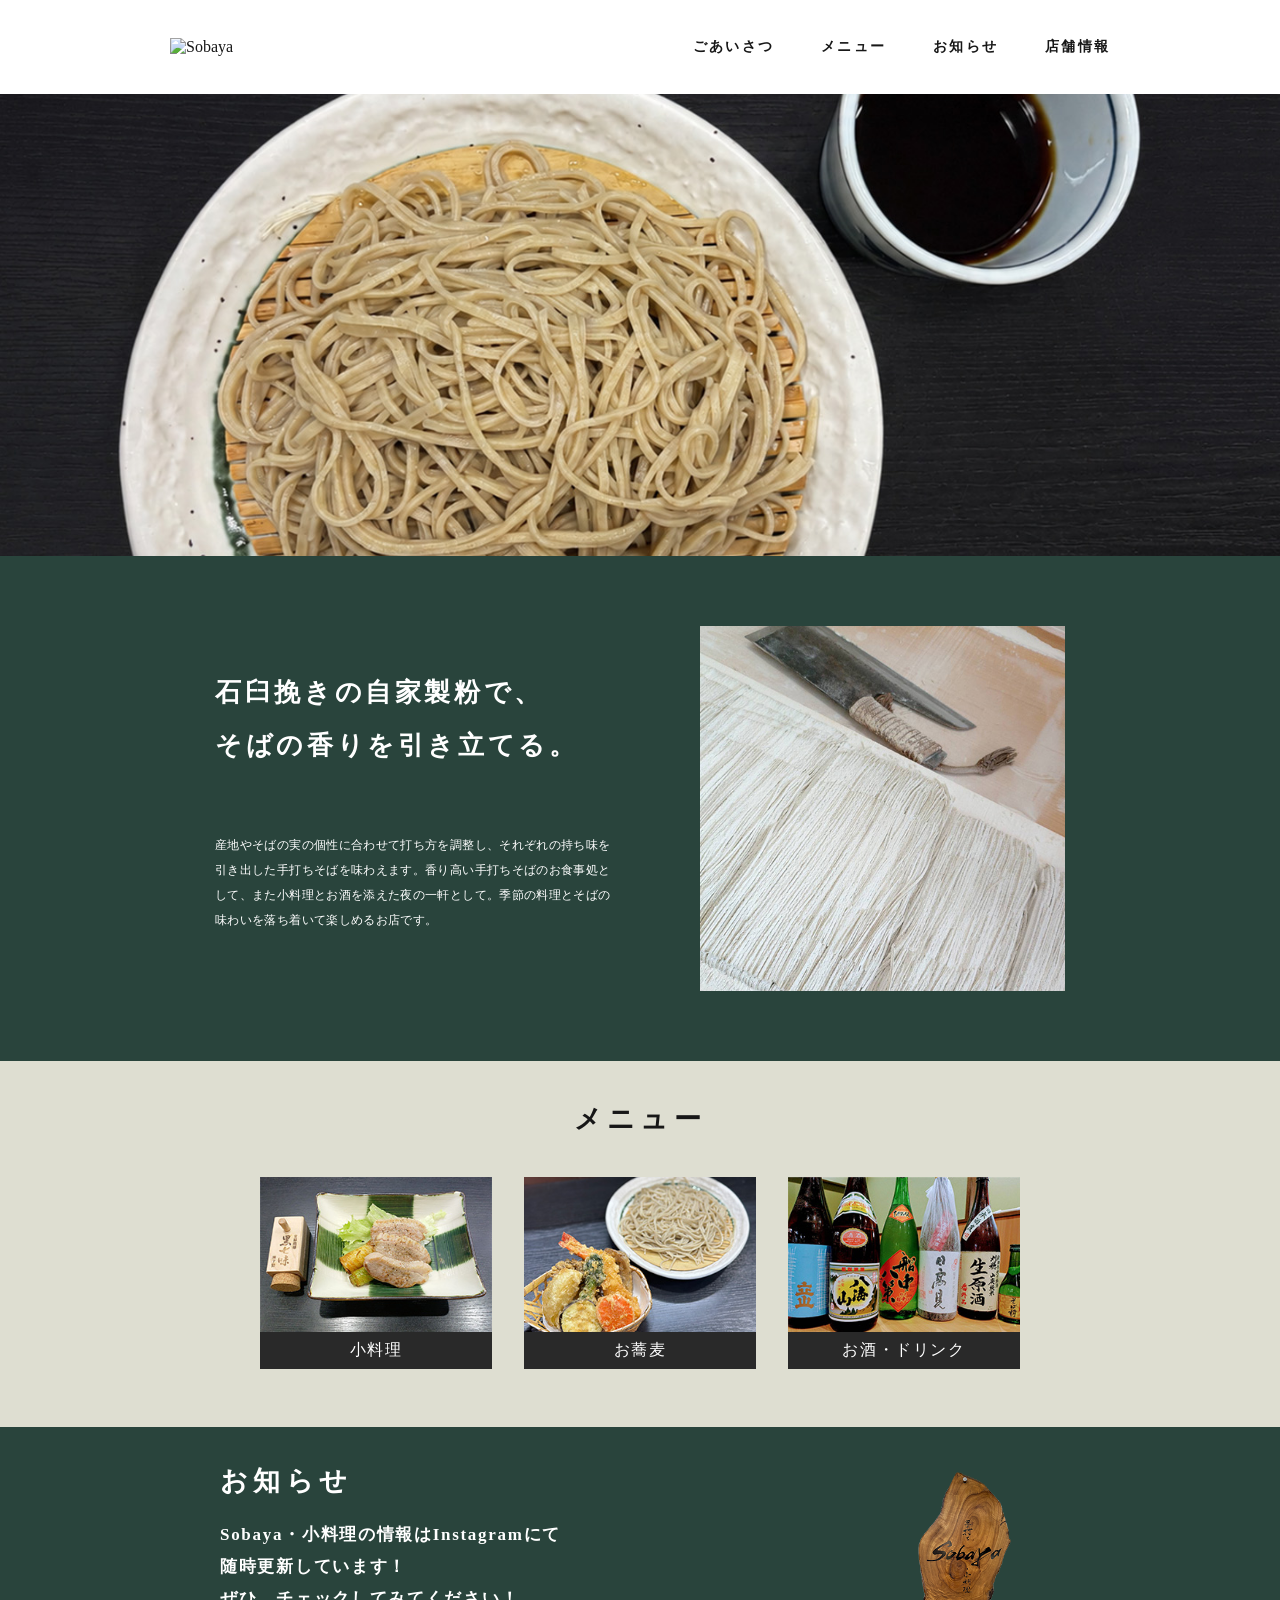
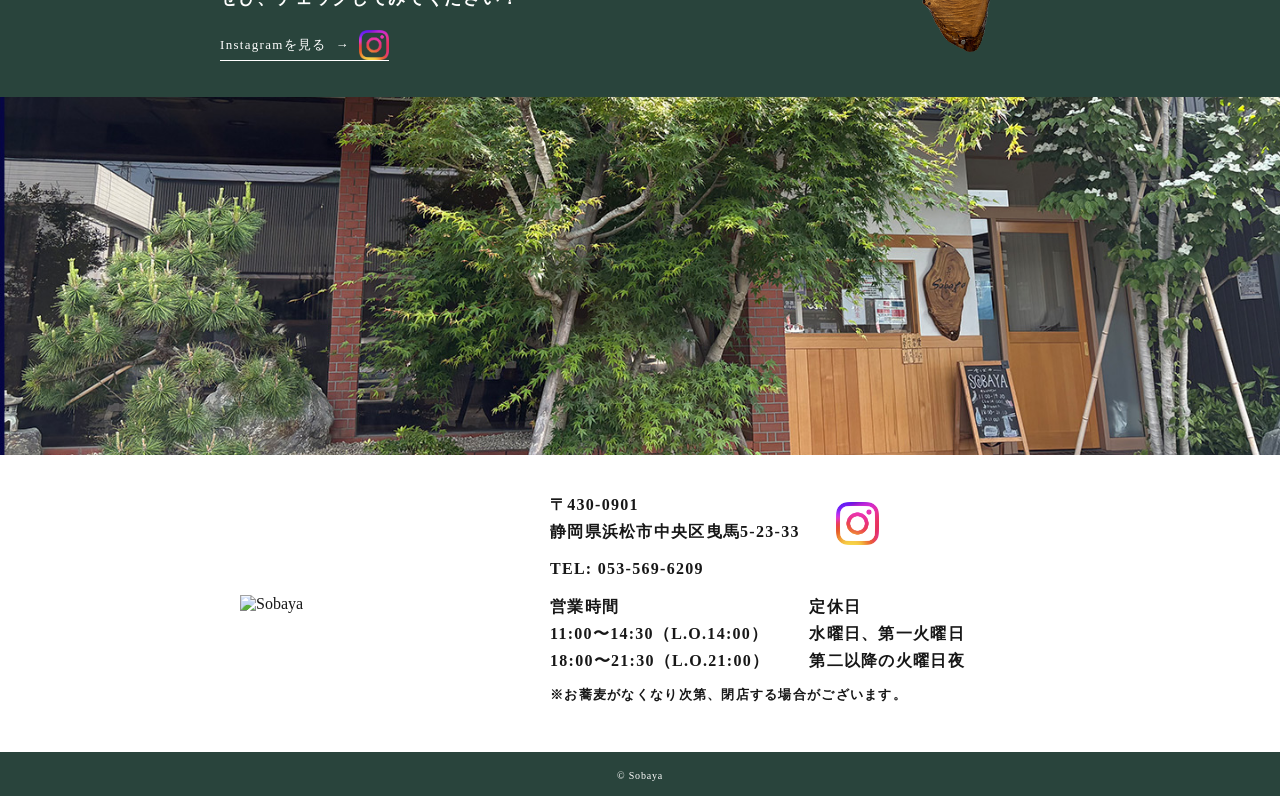
==== index.html @ cad6bc7f "サイト完成" ====
<!DOCTYPE html>
<html lang="ja">
<head>
  <meta charset="utf-8">
  <meta name="viewport" content="width=device-width, initial-scale=1.0">
  <meta name="description" content="静岡県浜松市の手打ちそば Sobaya（ソバヤ）">
  <title>Sobaya｜手打ちそば・小料理</title>
  <link rel="stylesheet" href="css/style.css">
</head>
<body>
  <header class="header">
    <div class="header-inner">
      <a href="#top" class="logo" aria-label="Sobaya トップへ"><img src="logo.png" alt="Sobaya"></a>
      <nav class="nav" aria-label="メインメニュー">
        <a href="#greeting">ごあいさつ</a><a href="#menu">メニュー</a><a href="#news">お知らせ</a><a href="#shop">店舗情報</a>
      </nav>
    </div>
  </header>
  <main id="top">
    <section class="main-visual" aria-label="手打ちそば"><img src="images/main.jpg" alt="せいろに盛り付けた手打ちそば"></section>
    <section class="greeting" id="greeting">
      <div class="greeting-inner">
        <div class="greeting-text">
          <h1><span>石臼挽きの自家製粉で、</span><span>そばの香りを引き立てる。</span></h1>
          <p>産地やそばの実の個性に合わせて打ち方を調整し、それぞれの持ち味を引き出した手打ちそばを味わえます。香り高い手打ちそばのお食事処として、また小料理とお酒を添えた夜の一軒として。季節の料理とそばの味わいを落ち着いて楽しめるお店です。</p>
        </div>
        <div class="greeting-image"><img src="images/soba.jpg" alt="包丁で切り揃えた手打ちそば"></div>
      </div>
    </section>
    <section class="menu" id="menu">
      <div class="section-inner">
        <h2>メニュー</h2>
        <div class="menu-list">
          <a class="menu-item" href="menu.html"><img src="images/small-dish.jpg" alt="小料理"><span class="menu-label">小料理</span></a>
          <a class="menu-item" href="soba.html"><img src="images/menu-soba.jpg" alt="お蕎麦"><span class="menu-label">お蕎麦</span></a>
          <a class="menu-item" href="drink.html"><img src="images/drink.jpg" alt="お酒とドリンク"><span class="menu-label"><span class="desktop-label">お酒・ドリンク</span><span class="mobile-label">お酒<br>ドリンク</span></span></a>
        </div>
      </div>
    </section>
    <section class="news" id="news">
      <div class="news-inner">
        <div class="news-text">
          <h2>お知らせ</h2>
          <p>Sobaya・小料理の情報はInstagramにて<br>随時更新しています！<br>ぜひ、チェックしてみてください！</p>
          <a class="instagram-link" href="https://www.instagram.com/sobaya202409?stkn=NjI3aTE3YnJiMW44" target="_blank" rel="noopener">Instagramを見る <span aria-hidden="true">→</span><img src="Instagram_Glyph_Gradient.png" alt=""></a>
        </div>
        <div class="news-visuals"><img class="news-sign" src="images/sign.png" alt="Sobayaの看板"></div>
      </div>
    </section>
    <section class="shop-image" aria-label="店舗外観"><img src="images/shop.jpg" alt="Sobayaの店舗外観"></section>
    <section class="shop" id="shop">
      <div class="shop-inner">
        <div class="shop-logo"><img src="logo.png" alt="Sobaya"></div>
        <div class="shop-info">
          <div class="shop-address"><p>〒430-0901<br>静岡県浜松市中央区曳馬5-23-33</p><a class="shop-instagram" href="https://www.instagram.com/sobaya202409?stkn=NjI3aTE3YnJiMW44" target="_blank" rel="noopener"><img src="Instagram_Glyph_Gradient.png" alt="Instagram"></a></div><p><a href="tel:0535696209">TEL: 053-569-6209</a></p>
          <div class="business-hours"><p><b>営業時間</b><br>11:00〜14:30（L.O.14:00）<br>18:00〜21:30（L.O.21:00）</p><p><b>定休日</b><br>水曜日、第一火曜日<br>第二以降の火曜日夜</p></div><p style="font-size: 13px;">
    ※お蕎麦がなくなり次第、閉店する場合がございます。
  </p>        </div>
      </div>
    </section>
  </main>
  <footer class="footer"><small>© Sobaya</small></footer>
</body>
</html>
---- css/style.css ----
:root { --green: #29443c; --cream: #deded1; --ink: #171717; }
* { box-sizing: border-box; }
html { scroll-behavior: smooth; }
body { margin: 0; color: var(--ink); font-family: "Yu Mincho", "Hiragino Mincho ProN", "MS PMincho", serif; }
img { display: block; width: 100%; }
a { color: inherit; text-decoration: none; }
.header { height: 94px; background: #fff; }
.header-inner { display: flex; align-items: center; justify-content: space-between; width: min(100% - 48px, 940px); height: 100%; margin: auto; }
.logo { display: block; width: 90px; }
.logo img { width: 100%; }
.nav { display: flex; gap: clamp(22px, 4vw, 47px); }
.nav a { font-size: 14px; font-weight: 700; letter-spacing: .16em; transition: opacity .2s; }
.nav a:hover { opacity: .55; }
.main-visual img { width: 100%; height: min(36.1vw, 520px); min-height: 340px; object-fit: cover; object-position: center; }
.greeting, .news { background: var(--green); color: #fff; }
.greeting { padding: 70px 24px; }
.greeting-inner { display: flex; align-items: center; gap: 80px; width: min(100%, 850px); margin: auto; }
.greeting-text { flex: 1; }
.greeting-text h1 { margin: 0 0 42px; transform: translateY(-18px); font-size: 26px; font-weight: 600; line-height: 2.05; letter-spacing: .14em; }
.greeting-text h1 span { display: block; white-space: nowrap; }
.greeting-text p { margin: 0; font-size: 12px; line-height: 2.1; letter-spacing: .03em; }
.greeting-image { flex: 0 0 min(43%, 365px); }
.greeting-image img { aspect-ratio: 1 / 1; object-fit: cover; }
.menu { padding: 40px 24px 58px; background: var(--cream); }
.section-inner { width: min(100%, 760px); margin: auto; }
h2 { margin: 0; font-size: 27px; font-weight: 700; letter-spacing: .2em; text-align: center; }
.menu h2 { margin-bottom: 40px; }
.menu-list { display: grid; grid-template-columns: repeat(3, 1fr); gap: 32px; }
.menu-item { overflow: hidden; background: #292929; color: #fff; }
.menu-item img { aspect-ratio: 1.5 / 1; object-fit: cover; transition: transform .3s; }
.menu-item:hover img { transform: scale(1.04); }
.menu-item .menu-label { display: block; padding: 8px; font-size: 16px; letter-spacing: .1em; text-align: center; }
.mobile-label { display: none; }
.news { padding: 36px 24px; }
.news-inner { display: flex; align-items: center; justify-content: space-between; gap: 40px; width: min(100%, 840px); margin: auto; }
.news-text h2 { margin-bottom: 20px; text-align: left; }
.news-text p { margin: 0; font-size: 17px; font-weight: 600; line-height: 1.9; letter-spacing: .1em; }
.instagram-link { display: inline-flex; align-items: center; gap: 9px; margin-top: 14px; border-bottom: 1px solid currentColor; font-size: 13px; letter-spacing: .1em; }
.instagram-link img { width: 30px; height: 30px; }
.news-visuals { display: flex; align-items: center; }
.news-sign { width: 135px; max-height: 180px; object-fit: contain; transform: translateX(-28px); }
.shop-image img { height: min(28vw, 405px); min-height: 280px; object-fit: cover; }
.shop { padding: 36px 24px; background: #fff; }
.shop-inner { display: flex; align-items: center; justify-content: space-between; gap: 40px; width: min(100%, 800px); margin: auto; }
.shop-logo { width: 150px; }
.shop-logo img { width: 100%; }
.shop-info { flex: 1; font-size: 16px; font-weight: 600; line-height: 1.7; letter-spacing: .08em; }
.shop-info p { margin: 0 0 10px; }
.shop-address { display: flex; align-items: center; gap: 36px; }
.business-hours { display: flex; gap: 40px; }
.shop-instagram img { width: 43px; }
.footer { padding: 13px; background: var(--green); color: #fff; text-align: center; }
.footer small { font-size: 10px; letter-spacing: .08em; }
.menu-page {
padding: 60px 24px;
background: #deded1;
}

.menu-page h1 {
margin: 0 0 40px;
text-align: center;
font-size: 32px;
}

.menu-page img {
width: min(100%, 760px);
height: auto;
margin: 0 auto 40px;
}
@media (min-width: 701px) { .shop-info { position: relative; left: 120px; } }

@media (max-width: 700px) {
  .header { height: auto; }
  .header-inner { flex-direction: column; gap: 16px; padding: 15px 0 18px; }
  .nav { width: 100%; justify-content: space-between; gap: 8px; }
  .nav a { font-size: 11px; }
  .main-visual img { height: 54vw; min-height: 0; }
  .greeting { padding: 50px 24px; }
  .greeting-inner, .news-inner, .shop-inner { flex-direction: column; }
  .greeting-inner { gap: 36px; }
  .greeting-text h1 { margin-bottom: 28px; font-size: 21px; text-align: center; }
  .greeting-text p { font-size: 11px; line-height: 2.2; letter-spacing: .03em; }
  .greeting-image { width: 100%; }
  .menu-list { gap: 16px; }
  .menu-item .menu-label { display: flex; align-items: center; justify-content: center; min-height: 52px; padding: 7px; font-size: 13px; line-height: 1.35; }
  .desktop-label { display: none; }
  .mobile-label { display: block; }
  .news { padding: 40px 28px; }
  .news-inner { align-items: flex-start; }
  .news-text p { font-size: 15px; }
  .news-visuals { display: none; }
  .shop-image img { height: 55vw; min-height: 0; }
  .shop-inner { gap: 24px; align-items: flex-start; }
  .shop-info { font-size: 13px; line-height: 1.65; }
  .shop-address { gap: 20px; }
  .business-hours { gap: 22px; }
  .shop-instagram { align-self: center; }
}
.soba-menu { display: flex; justify-content: center; gap: 0px; }
.soba-menu img { width: 35%; margin: 0; }


.soba-page {
max-width: 760px;
margin: 0 auto;
padding: 80px 24px;
}

.soba-page h1 {
text-align: center;
margin-bottom: 60px;
}

.recommend-menu {
margin-bottom: 90px;
}

.recommend-item,
.soba-item {
display: flex;
justify-content: space-between;
align-items: center;
border-bottom: 1px solid var(--cream);
padding: 16px 0;
}

.recommend-item p {
margin: 0;
}

.recommend-item span,
.soba-item span:last-child {
white-space: nowrap;
}

.soba-page h2 {
margin-top: 60px;
margin-bottom: 25px;
}

.cold-title {
color: #4b91d1;
}

.hot-title {
color: #e85b58;
}

.soba-list {
margin-bottom: 45px;
}

.soba-item span:first-child {
letter-spacing: 0.08em;
}

.soba-photo {
text-align: center;
margin: 30px 0 100px;
}

.soba-photo img {
width: 100%;
max-width: 760px;
height: auto;
display: block;
margin: 0 auto;
}

.soba-page { background-color: #4b604d; color: #fff; max-width: 760px; margin: 0 auto; padding: 80px 24px; }
body{ background-color: #4b604d; }

.lunch-title {
text-align: left;
margin-bottom: 5px;
}

.weekday {
text-align: left;
margin-top: 0;
margin-bottom: 25px; color: #d85b5b; font-weight: dold; 
}

.soba-page {
font-size: 20px;
}

.soba-page h1 {
font-size: 38px;
}

.soba-page h2 {
font-size: 30px;
}

.recommend-item {
font-size: 23px;
}

.soba-item {
font-size: 23px;
}

.weekday {
font-size: 25px;
}

.lunch-photos {
display: grid;
grid-template-columns: 1fr 1fr;
gap: 20px;
width: 95%;
margin: 30px auto;
}

.lunch-photos img {
width: 100%;
display: block;
}

.lunch-item p {
margin: 10px 0 0;
text-align: center;
font-size: 20px;
font-weight: bold;
}
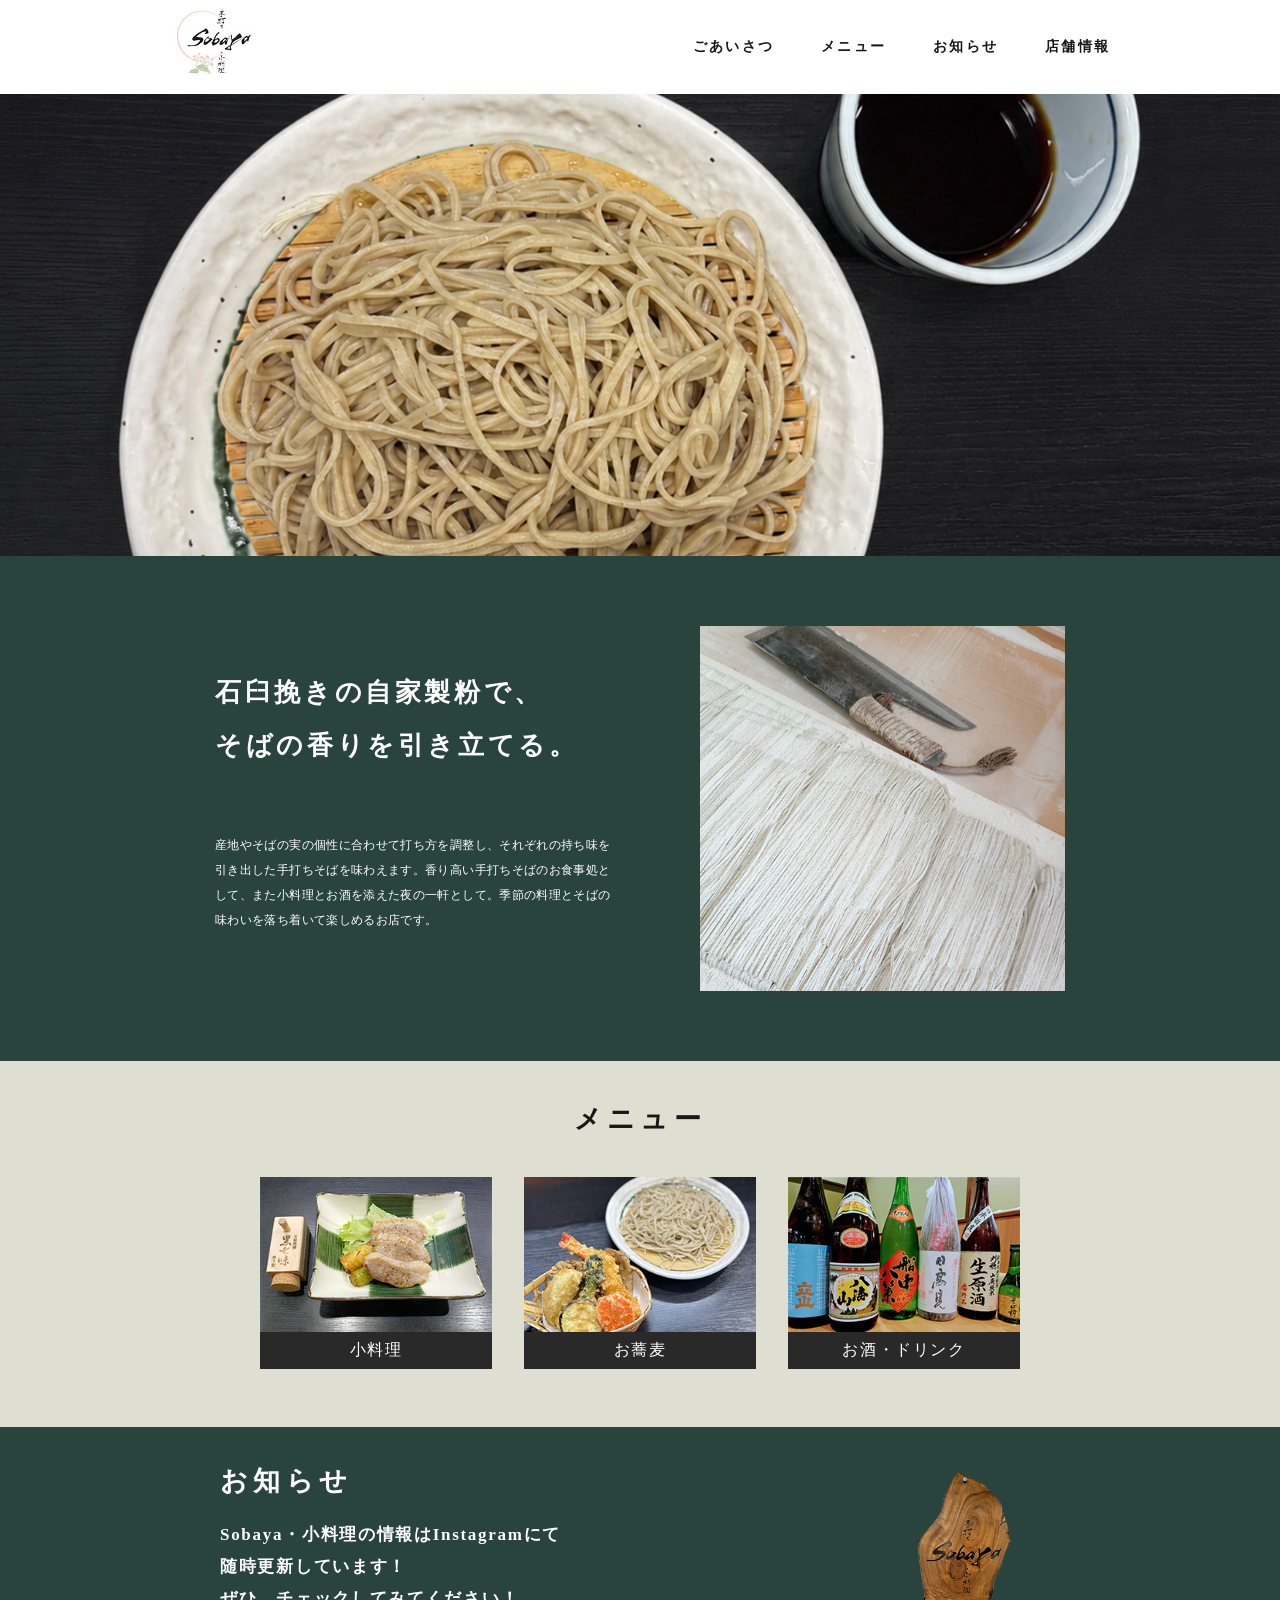
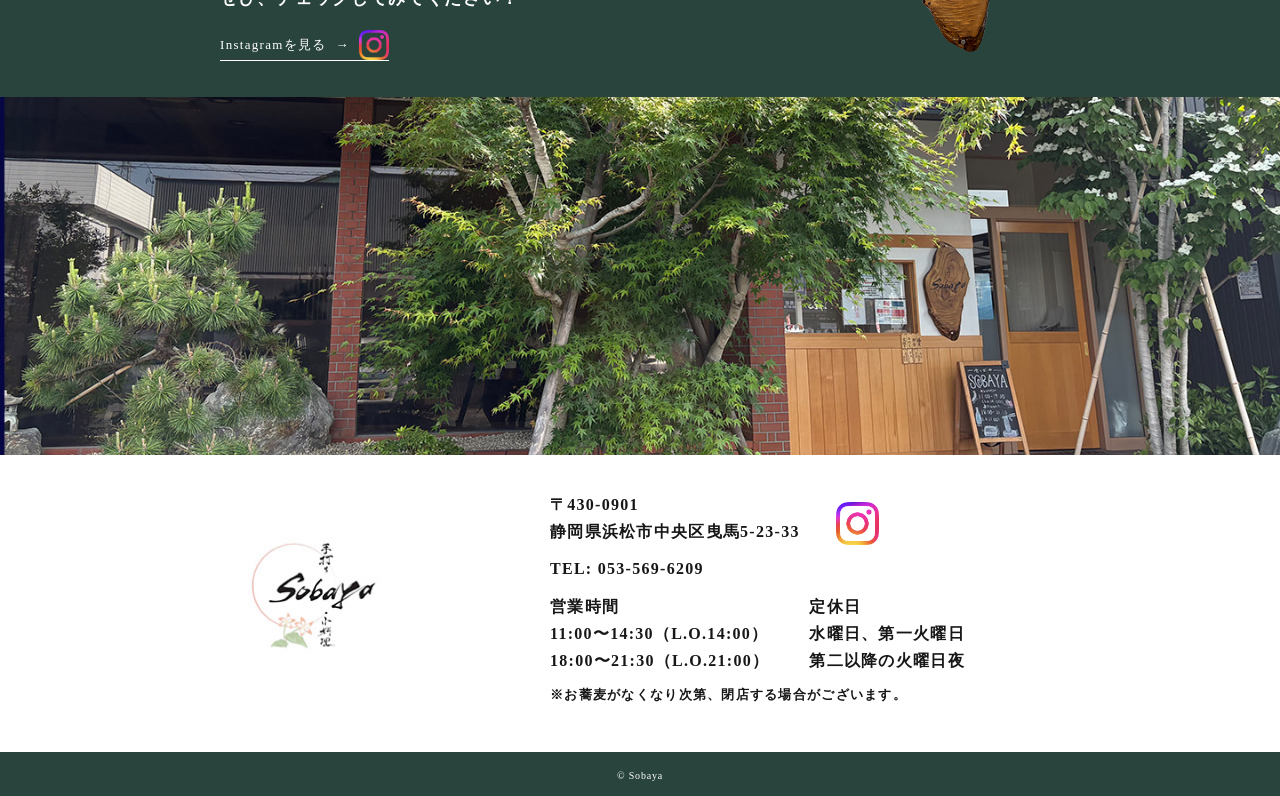
==== commit e0cb6e3f: "Update logo image paths in index.html" ====
--- a/index.html
+++ b/index.html
@@ -10,7 +10,7 @@
 <body>
   <header class="header">
     <div class="header-inner">
-      <a href="#top" class="logo" aria-label="Sobaya トップへ"><img src="logo.png" alt="Sobaya"></a>
+      <a href="#top" class="logo" aria-label="Sobaya トップへ"><img src="images/rogo.jpg" alt="Sobaya"></a>
       <nav class="nav" aria-label="メインメニュー">
         <a href="#greeting">ごあいさつ</a><a href="#menu">メニュー</a><a href="#news">お知らせ</a><a href="#shop">店舗情報</a>
       </nav>
@@ -50,7 +50,7 @@
     <section class="shop-image" aria-label="店舗外観"><img src="images/shop.jpg" alt="Sobayaの店舗外観"></section>
     <section class="shop" id="shop">
       <div class="shop-inner">
-        <div class="shop-logo"><img src="logo.png" alt="Sobaya"></div>
+        <div class="shop-logo"><img src="images/rogo.jpg" alt="Sobaya"></div>
         <div class="shop-info">
           <div class="shop-address"><p>〒430-0901<br>静岡県浜松市中央区曳馬5-23-33</p><a class="shop-instagram" href="https://www.instagram.com/sobaya202409?stkn=NjI3aTE3YnJiMW44" target="_blank" rel="noopener"><img src="Instagram_Glyph_Gradient.png" alt="Instagram"></a></div><p><a href="tel:0535696209">TEL: 053-569-6209</a></p>
           <div class="business-hours"><p><b>営業時間</b><br>11:00〜14:30（L.O.14:00）<br>18:00〜21:30（L.O.21:00）</p><p><b>定休日</b><br>水曜日、第一火曜日<br>第二以降の火曜日夜</p></div><p style="font-size: 13px;">
